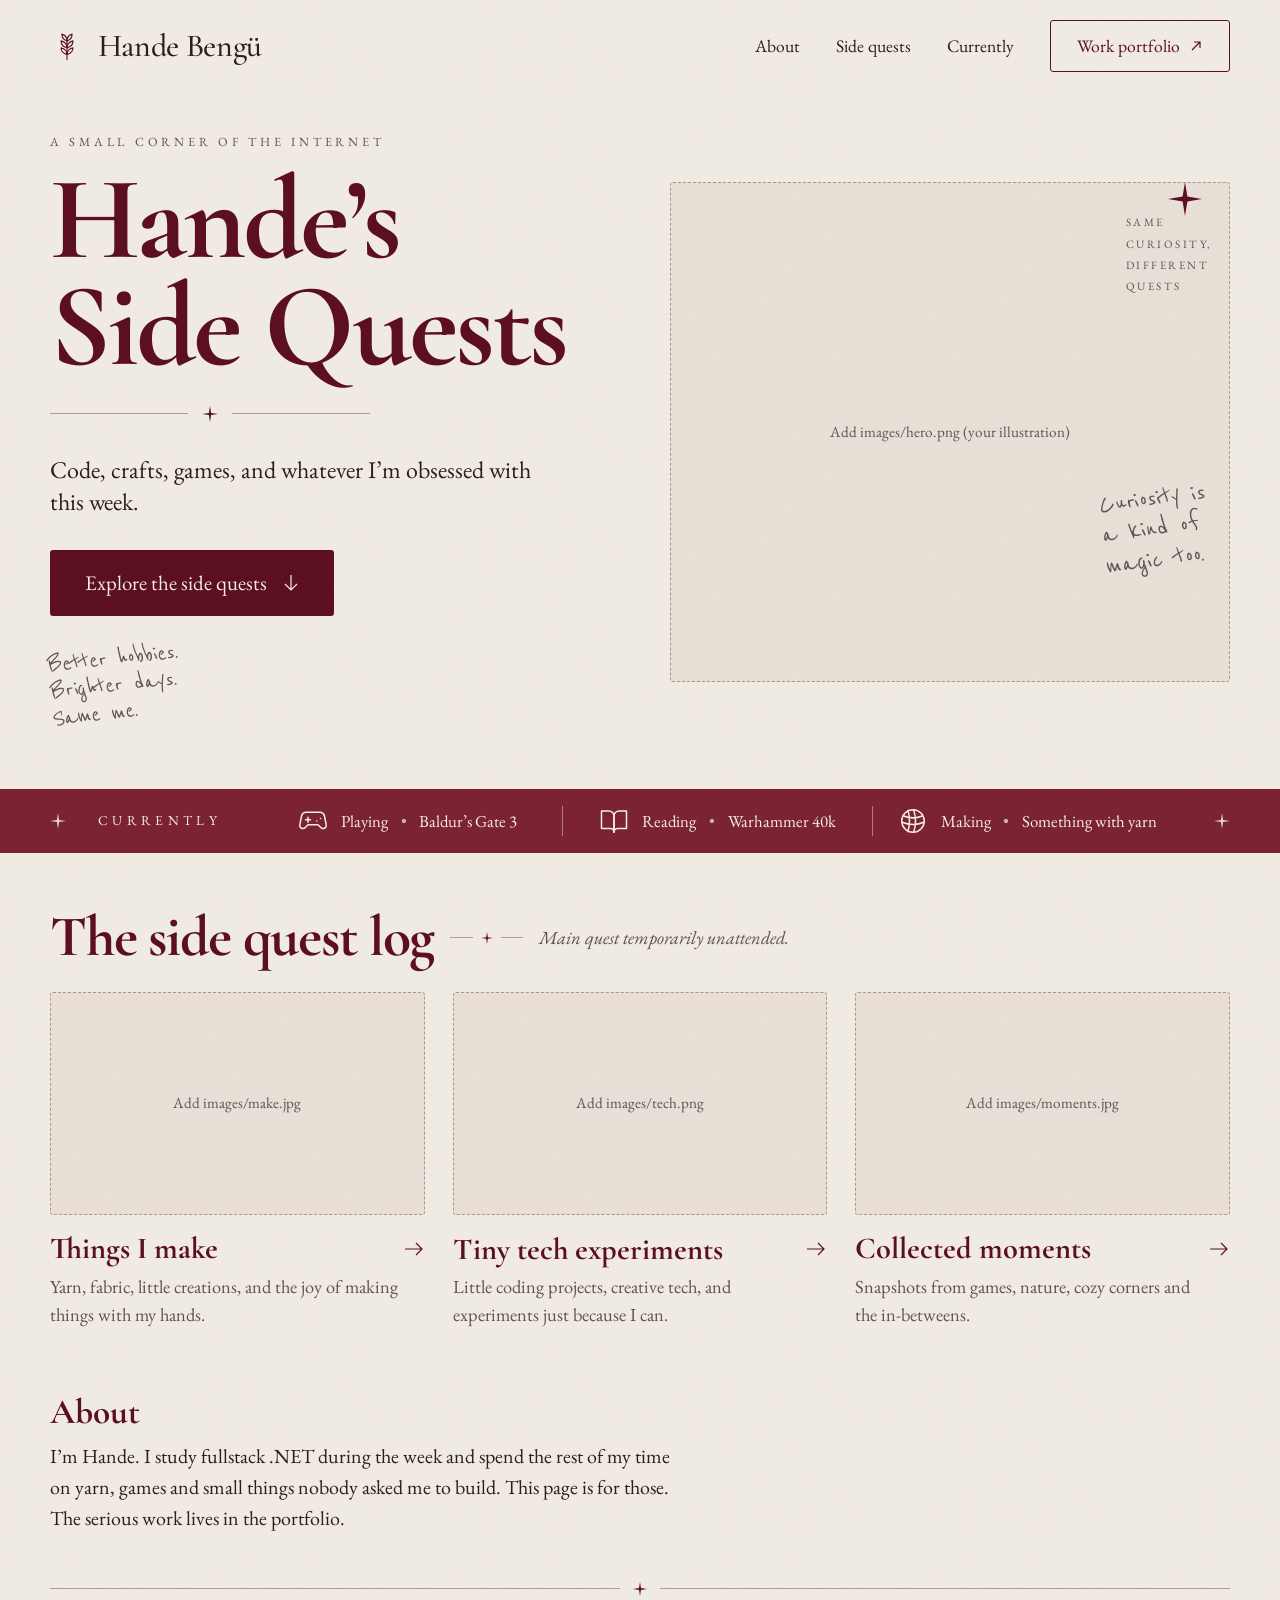
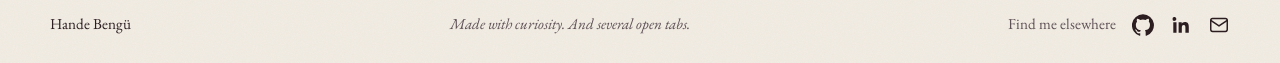
==== index.html @ 4d959499 "First version of side quests" ====
<!DOCTYPE html>
<html lang="en">
<head>
<meta charset="utf-8">
<meta name="viewport" content="width=device-width, initial-scale=1">
<title>Hande's Side Quests</title>
<meta name="description" content="Code, crafts, games, and whatever I'm obsessed with this week.">
<link rel="preconnect" href="https://fonts.googleapis.com">
<link rel="preconnect" href="https://fonts.gstatic.com" crossorigin>
<link href="https://fonts.googleapis.com/css2?family=Cormorant+Garamond:ital,wght@0,500;0,600;0,700;1,500&family=EB+Garamond:ital,wght@0,400;0,500;1,400&family=Reenie+Beanie&display=swap" rel="stylesheet">
<link rel="stylesheet" href="style.css">
</head>
<body>

<div class="wrap">
  <header class="site-header">
    <a class="brand" href="#top" aria-label="Hande Bengü, home">
      <svg viewBox="0 0 40 40" fill="none" stroke="currentColor" stroke-width="1.3" stroke-linecap="round" stroke-linejoin="round" aria-hidden="true"><path d="M20 36V14"/><path d="M20 14c-4-1-6-4-6-8 4 1 6 4 6 8z"/><path d="M20 14c4-1 6-4 6-8-4 1-6 4-6 8z"/><path d="M20 22c-4-1-7-4-7-8 4 1 7 4 7 8z"/><path d="M20 22c4-1 7-4 7-8-4 1-7 4-7 8z"/><path d="M20 30c-4-1-7-4-7-8 4 1 7 4 7 8z"/><path d="M20 30c4-1 7-4 7-8-4 1-7 4-7 8z"/></svg>
      Hande Bengü
    </a>
    <nav class="site-nav" aria-label="Main">
      <a href="#about" class="hide-sm">About</a>
      <a href="#log" class="hide-sm">Side quests</a>
      <a href="#currently" class="hide-sm">Currently</a>
      <a class="btn-outline" href="https://handecodes.github.io/PortfolioPage/">Work portfolio
        <svg width="14" height="14" viewBox="0 0 14 14" fill="none" stroke="currentColor" stroke-width="1.2" aria-hidden="true"><path d="M3 11L11 3M5 3h6v6"/></svg>
      </a>
    </nav>
  </header>
</div>

<main id="top">
  <section class="wrap hero">
    <div>
      <p class="eyebrow">A small corner of the internet</p>
      <h1>Hande’s<br>Side Quests</h1>
      <div class="rule" aria-hidden="true">
        <svg class="star" viewBox="0 0 20 20" fill="currentColor"><path d="M10 0l1.4 8.6L20 10l-8.6 1.4L10 20l-1.4-8.6L0 10l8.6-1.4z"/></svg>
      </div>
      <p class="lede">Code, crafts, games, and whatever I’m obsessed with this week.</p>
      <a class="btn-solid" href="#log">Explore the side quests
        <svg width="16" height="18" viewBox="0 0 16 18" fill="none" stroke="currentColor" stroke-width="1.2" aria-hidden="true"><path d="M8 1v15M2 10l6 6 6-6"/></svg>
      </a>
      <p class="hero-note">Better hobbies. Brighter days. Same me.</p>
    </div>

    <div class="hero-art">
      <span class="art" data-label="Add images/hero.png (your illustration)">
        <img src="images/hero.png" alt="Engraving of stacked books, a ball of red yarn, wildflowers, a crescent moon and a sword" onerror="this.remove()">
      </span>
      <svg class="spark a" viewBox="0 0 20 20" fill="currentColor" aria-hidden="true"><path d="M10 0l1.4 8.6L20 10l-8.6 1.4L10 20l-1.4-8.6L0 10l8.6-1.4z"/></svg>
      <span class="tag tag-top">Same curiosity, different quests</span>
      <span class="scribble">Curiosity is a kind of magic too.</span>
    </div>
  </section>

  <section class="band" id="currently" aria-label="Currently">
    <div class="wrap">
      <svg class="spark band-end" viewBox="0 0 20 20" fill="currentColor" aria-hidden="true"><path d="M10 0l1.4 8.6L20 10l-8.6 1.4L10 20l-1.4-8.6L0 10l8.6-1.4z"/></svg>
      <div class="band-label">Currently</div>
      <ul class="band-items">
        <li>
          <svg viewBox="0 0 24 24" fill="none" stroke="currentColor" stroke-width="1.2" stroke-linecap="round" stroke-linejoin="round" aria-hidden="true"><path d="M6 11h4M8 9v4M15 12h.01M18 10h.01M17.3 5H6.7a4 4 0 0 0-3.9 3.2l-1.3 6.5A2.5 2.5 0 0 0 4 18a2.5 2.5 0 0 0 1.8-.8L8 15h8l2.2 2.2A2.5 2.5 0 0 0 20 18a2.5 2.5 0 0 0 2.5-3.3l-1.3-6.5A4 4 0 0 0 17.3 5z"/></svg>
          <span>Playing</span><span class="dot">•</span><span>Baldur’s Gate 3</span>
        </li>
        <li>
          <svg viewBox="0 0 24 24" fill="none" stroke="currentColor" stroke-width="1.2" stroke-linecap="round" stroke-linejoin="round" aria-hidden="true"><path d="M2 4h6a4 4 0 0 1 4 4v13a3 3 0 0 0-3-3H2z"/><path d="M22 4h-6a4 4 0 0 0-4 4v13a3 3 0 0 1 3-3h7z"/></svg>
          <span>Reading</span><span class="dot">•</span><span>Warhammer 40k</span>
        </li>
        <li>
          <svg viewBox="0 0 24 24" fill="none" stroke="currentColor" stroke-width="1.2" stroke-linecap="round" aria-hidden="true"><circle cx="12" cy="12" r="9"/><path d="M4.5 8c5 2 10 2 15 0M3.2 13c6 2.4 11.600 2.400 17.600 0M8 3.500c1.500 5.500 1.500 11.500 0 17M12.500 3c2 6 2 12 0 18"/></svg>
          <span>Making</span><span class="dot">•</span><span>Something with yarn</span>
        </li>
      </ul>
      <svg class="spark band-end" viewBox="0 0 20 20" fill="currentColor" aria-hidden="true"><path d="M10 0l1.4 8.6L20 10l-8.6 1.4L10 20l-1.4-8.6L0 10l8.6-1.4z"/></svg>
    </div>
  </section>

  <section class="wrap log" id="log">
    <div class="log-head">
      <h2>The side quest log</h2>
      <span class="mini-rule" aria-hidden="true"><svg viewBox="0 0 20 20" fill="currentColor"><path d="M10 0l1.4 8.6L20 10l-8.6 1.4L10 20l-1.4-8.6L0 10l8.6-1.4z"/></svg></span>
      <p>Main quest temporarily unattended.</p>
    </div>

    <ul class="cards">
      <li>
        <a class="card" href="make.html">
          <span class="art" data-label="Add images/make.jpg">
            <img src="images/make.jpg" alt="Red crochet work with a gold leaf charm" onerror="this.remove()">
          </span>
          <span class="card-title">
            <h3>Things I make</h3>
            <svg viewBox="0 0 22 22" fill="none" stroke="currentColor" stroke-width="1.2" aria-hidden="true"><path d="M2 11h17M13 5l6 6-6 6"/></svg>
          </span>
          <p>Yarn, fabric, little creations, and the joy of making things with my hands.</p>
        </a>
      </li>
      <li>
        <a class="card" href="tech.html">
          <span class="art" data-label="Add images/tech.png">
            <img src="images/tech.png" alt="Drawing of a hand holding a small round gadget" onerror="this.remove()">
          </span>
          <span class="card-title">
            <h3>Tiny tech experiments</h3>
            <svg viewBox="0 0 22 22" fill="none" stroke="currentColor" stroke-width="1.2" aria-hidden="true"><path d="M2 11h17M13 5l6 6-6 6"/></svg>
          </span>
          <p>Little coding projects, creative tech, and experiments just because I can.</p>
        </a>
      </li>
      <li>
        <a class="card" href="#">
          <span class="art" data-label="Add images/moments.jpg">
            <img src="images/moments.jpg" alt="Snow on a pine branch" onerror="this.remove()">
          </span>
          <span class="card-title">
            <h3>Collected moments</h3>
            <svg viewBox="0 0 22 22" fill="none" stroke="currentColor" stroke-width="1.2" aria-hidden="true"><path d="M2 11h17M13 5l6 6-6 6"/></svg>
          </span>
          <p>Snapshots from games, nature, cozy corners and the in-betweens.</p>
        </a>
      </li>
    </ul>
  </section>

  <section class="wrap about" id="about">
    <div class="about-inner">
      <h2>About</h2>
      <p>I’m Hande. I study fullstack .NET during the week and spend the rest of my time on yarn, games and small things nobody asked me to build. This page is for those. The serious work lives in the portfolio.</p>
    </div>
  </section>
</main>

<footer class="wrap site-footer">
  <div class="foot-rule" aria-hidden="true">
    <svg viewBox="0 0 20 20" fill="currentColor"><path d="M10 0l1.4 8.6L20 10l-8.6 1.4L10 20l-1.4-8.6L0 10l8.6-1.4z"/></svg>
  </div>
  <div class="foot-row">
    <span>Hande Bengü</span>
    <span class="foot-mid">Made with curiosity. And several open tabs.</span>
    <span class="foot-links">
      <span>Find me elsewhere</span>
      <a href="https://github.com/handecodes" aria-label="GitHub"><svg viewBox="0 0 24 24" fill="currentColor"><path d="M12 .3a12 12 0 0 0-3.8 23.4c.6.1.8-.3.8-.6v-2c-3.3.7-4-1.600-4-1.600-.6-1.400-1.400-1.800-1.400-1.800-1-.7.1-.7.1-.7 1.200 0 1.800 1.200 1.800 1.200 1 1.800 2.800 1.300 3.500 1 0-.8.4-1.300.7-1.600-2.700-.3-5.500-1.300-5.500-6 0-1.200.5-2.300 1.300-3.100-.2-.4-.6-1.600 0-3.200 0 0 1-.3 3.400 1.200a11.500 11.500 0 0 1 6 0c2.300-1.500 3.300-1.200 3.300-1.200.7 1.600.3 2.800.1 3.200.8.8 1.300 1.900 1.300 3.100 0 4.600-2.800 5.700-5.500 6 .4.4.8 1.100.8 2.200v3.300c0 .3.2.7.8.6A12 12 0 0 0 12 .3"/></svg></a>
      <a href="#" aria-label="LinkedIn"><svg viewBox="0 0 24 24" fill="currentColor"><path d="M20.400 20.500h-3.600v-5.600c0-1.300 0-3-1.800-3s-2.100 1.400-2.100 2.900v5.700H9.400V9h3.400v1.600c.5-.9 1.600-1.800 3.400-1.800 3.600 0 4.300 2.400 4.300 5.500v6.200zM5.300 7.400a2.100 2.100 0 1 1 0-4.100 2.100 2.100 0 0 1 0 4.100zM7.100 20.500H3.600V9h3.500v11.500z"/></svg></a>
      <a href="mailto:you@example.com" aria-label="Email"><svg viewBox="0 0 24 24" fill="none" stroke="currentColor" stroke-width="1.6" stroke-linecap="round" stroke-linejoin="round"><rect x="3" y="5" width="18" height="14" rx="2"/><path d="M3 7l9 6 9-6"/></svg></a>
    </span>
  </div>
</footer>

</body>
</html>
---- style.css ----
:root {
  --paper: #f3eee5;
  --ink: #2b1d20;
  --muted: #5f5257;
  --wine: #5c0f21;
  --wine-soft: #7b2233;
  --line: rgba(92, 15, 33, 0.38);
  --display: 'Cormorant Garamond', 'Times New Roman', serif;
  --body: 'EB Garamond', Georgia, serif;
  --script: 'Reenie Beanie', cursive;
  --wrap: 1180px;
}

*, *::before, *::after { box-sizing: border-box; }
html { scroll-behavior: smooth; scroll-padding-top: 5rem; }
@media (prefers-reduced-motion: reduce) { html { scroll-behavior: auto; } * { transition: none !important; } }

body {
  margin: 0;
  background-color: var(--paper);
  background-image: url("data:image/svg+xml;utf8,<svg xmlns='http://www.w3.org/2000/svg' width='240' height='240'><filter id='n'><feTurbulence type='fractalNoise' baseFrequency='0.9' numOctaves='2' stitchTiles='stitch'/><feColorMatrix values='0 0 0 0 0.35  0 0 0 0 0.25  0 0 0 0 0.2  0 0 0 0.07 0'/></filter><rect width='100%' height='100%' filter='url(%23n)'/></svg>");
  color: var(--ink);
  font-family: var(--body);
  font-size: 1.15rem;
  line-height: 1.55;
  -webkit-font-smoothing: antialiased;
}

a { color: inherit; text-decoration: none; }
a:focus-visible, button:focus-visible { outline: 2px solid var(--wine); outline-offset: 4px; border-radius: 2px; }

.wrap { width: min(var(--wrap), 100% - 3rem); margin-inline: auto; }
.star { display: inline-block; color: var(--wine); }

/* header */
.site-header { display: flex; align-items: center; justify-content: space-between; gap: 1.5rem; padding-block: 1.25rem; }
.brand { display: flex; align-items: center; gap: 0.85rem; font-family: var(--display); font-size: 2rem; font-weight: 500; letter-spacing: -0.01em; line-height: 1; }
.brand svg { width: 34px; height: 34px; color: var(--wine); flex: none; }
.site-nav { display: flex; align-items: center; gap: 2.25rem; font-size: 1.1rem; }
.site-nav a:not(.btn-outline):hover { color: var(--wine); text-decoration: underline; text-underline-offset: 6px; text-decoration-thickness: 1px; }
.btn-outline { display: inline-flex; align-items: center; gap: 0.6rem; padding: 0.7rem 1.6rem; border: 1px solid var(--wine); border-radius: 3px; color: var(--wine); transition: background 0.2s, color 0.2s; }
.btn-outline:hover { background: var(--wine); color: var(--paper); }

/* hero */
.hero { display: grid; grid-template-columns: minmax(0, 1.05fr) minmax(0, 1fr); gap: 2rem; align-items: center; padding-block: 2.5rem 3.5rem; }
.eyebrow { margin: 0 0 1rem; font-size: 0.78rem; letter-spacing: 0.3em; text-transform: uppercase; color: var(--muted); }
h1 { margin: 0; font-family: var(--display); font-weight: 700; font-size: clamp(3.8rem, 9.4vw, 7.4rem); line-height: 0.9; letter-spacing: -0.025em; color: var(--wine); }
.rule { display: flex; align-items: center; gap: 0.9rem; margin: 1.6rem 0 2rem; max-width: 20rem; color: var(--wine); }
.rule::before, .rule::after { content: ""; flex: 1; height: 1px; background: var(--line); }
.rule svg { width: 16px; height: 16px; }
.lede { margin: 0 0 2rem; font-size: 1.5rem; line-height: 1.35; max-width: 32rem; }
.btn-solid { display: inline-flex; align-items: center; gap: 1rem; padding: 1.05rem 2.2rem; background: var(--wine); color: var(--paper); border-radius: 3px; font-size: 1.3rem; transition: background 0.2s; }
.btn-solid:hover { background: var(--wine-soft); }
.hero-note { margin: 2.2rem 0 0; font-family: var(--script); font-size: 1.7rem; line-height: 1; color: var(--muted); transform: rotate(-6deg); transform-origin: left; max-width: 9rem; }

.hero-art { position: relative; }
.art { position: relative; display: block; overflow: hidden; background: rgba(92, 15, 33, 0.05); border: 1px dashed var(--line); }
.art::before { content: attr(data-label); position: absolute; inset: 0; display: grid; place-items: center; padding: 1rem; text-align: center; font-size: 0.95rem; color: var(--muted); }
.art img { position: absolute; inset: 0; width: 100%; height: 100%; object-fit: cover; background: var(--paper); }
.hero-art .art { aspect-ratio: 1.12; border-radius: 3px; }
.hero-art .art:has(img) { border: 0; background: none; }
.hero-art .art img { object-fit: contain; background: none; }
.tag { position: absolute; font-size: 0.7rem; letter-spacing: 0.22em; text-transform: uppercase; color: var(--muted); line-height: 1.9; }
.tag-top { top: 6%; right: 0; width: 6.5rem; }
.scribble { position: absolute; right: 0; top: 60%; width: 8rem; font-family: var(--script); font-size: 1.9rem; line-height: 1; color: var(--muted); transform: rotate(-7deg); }
.spark { position: absolute; width: 22px; height: 22px; color: var(--wine); }
.spark.a { top: 0; right: 5%; width: 34px; height: 34px; }

/* currently band */
.band { background: var(--wine-soft); color: var(--paper); }
.band .wrap { display: flex; align-items: center; gap: 2rem; padding-block: 1.05rem; }
.band-label { display: flex; align-items: center; gap: 1rem; font-size: 0.85rem; letter-spacing: 0.32em; text-transform: uppercase; white-space: nowrap; }
.band-items { display: flex; align-items: center; flex: 1; margin: 0; padding: 0; list-style: none; }
.band-items li { display: flex; align-items: center; gap: 0.8rem; flex: 1; justify-content: center; padding-inline: 1.5rem; font-size: 1.05rem; }
.band-items li + li { border-left: 1px solid rgba(243, 238, 229, 0.45); }
.band-items svg { width: 30px; height: 30px; flex: none; }
.band-items .dot { opacity: 0.7; }
.band .spark { position: static; color: var(--paper); width: 16px; height: 16px; opacity: 0.85; }

/* side quest log */
.log { padding-block: 3.5rem 2.5rem; }
.log-head { display: flex; align-items: center; gap: 1rem; flex-wrap: wrap; margin-bottom: 1.6rem; }
.log-head h2 { margin: 0; font-family: var(--display); font-weight: 700; font-size: clamp(2.4rem, 5vw, 3.6rem); line-height: 1; letter-spacing: -0.02em; color: var(--wine); }
.log-head .mini-rule { display: flex; align-items: center; gap: 0.5rem; color: var(--wine); }
.log-head .mini-rule::before, .log-head .mini-rule::after { content: ""; width: 1.4rem; height: 1px; background: var(--line); }
.log-head .mini-rule svg { width: 12px; height: 12px; }
.log-head p { margin: 0; font-style: italic; color: var(--muted); }

.cards { display: grid; grid-template-columns: repeat(3, 1fr); gap: 1.75rem; margin: 0; padding: 0; list-style: none; }
.card { display: block; }
.card .art { aspect-ratio: 1.68; border-radius: 3px; }
.card .art:has(img) { border: 0; }
.card-title { display: flex; align-items: center; justify-content: space-between; margin: 1.1rem 0 0.35rem; }
.card-title h3 { margin: 0; font-family: var(--display); font-weight: 700; font-size: 1.9rem; line-height: 1.1; color: var(--wine); }
.card-title svg { width: 22px; height: 22px; color: var(--wine); transition: transform 0.2s; }
.card:hover .card-title svg { transform: translateX(5px); }
.card p { margin: 0; color: var(--muted); max-width: 22rem; }

/* about */
.about { padding-block: 1.5rem 3rem; }
.about-inner { max-width: 40rem; }
.about h2 { margin: 0 0 0.6rem; font-family: var(--display); font-weight: 700; font-size: 2.2rem; line-height: 1.1; color: var(--wine); }
.about p { margin: 0; font-size: 1.25rem; }

/* footer */
.site-footer { padding-block: 0 1.6rem; }
.foot-rule { display: flex; align-items: center; gap: 0.8rem; color: var(--wine); margin-bottom: 1.1rem; }
.foot-rule::before, .foot-rule::after { content: ""; flex: 1; height: 1px; background: var(--line); }
.foot-rule svg { width: 14px; height: 14px; }
.foot-row { display: flex; align-items: center; justify-content: space-between; gap: 1rem; flex-wrap: wrap; font-size: 0.95rem; }
.foot-mid { color: var(--muted); font-style: italic; }
.foot-links { display: flex; align-items: center; gap: 1rem; color: var(--muted); }
.foot-links a { display: grid; place-items: center; color: var(--ink); }
.foot-links a:hover { color: var(--wine); }
.foot-links svg { width: 22px; height: 22px; }

/* responsive */
@media (max-width: 980px) {
  .hero { grid-template-columns: 1fr; }
  .hero-art { max-width: 640px; }
  .tag-top, .scribble { display: none; }
  .band .wrap { flex-direction: column; align-items: stretch; gap: 0.9rem; }
  .band-label { justify-content: center; }
  .band .band-end { display: none; }
  .band-items { flex-direction: column; align-items: stretch; gap: 0.6rem; }
  .band-items li { justify-content: flex-start; padding-inline: 0; }
  .band-items li + li { border-left: 0; border-top: 1px solid rgba(243, 238, 229, 0.3); padding-top: 0.6rem; }
  .cards { grid-template-columns: 1fr; max-width: 560px; }
}
@media (max-width: 640px) {
  .site-nav { gap: 1.1rem; font-size: 1rem; }
  .site-nav a.hide-sm { display: none; }
  .brand { font-size: 1.6rem; }
  .foot-row { flex-direction: column; align-items: flex-start; }
}

/* sub pages */
.page-head { padding-block: 1.5rem 0.5rem; }
.crumb { display: inline-flex; align-items: center; gap: 0.5rem; margin-bottom: 1.5rem; font-size: 1rem; color: var(--muted); }
.crumb:hover { color: var(--wine); }
h1.sub { font-size: clamp(3rem, 7.5vw, 5.6rem); line-height: 0.95; }
.sub-lede { margin: 0; font-size: 1.4rem; line-height: 1.4; max-width: 38rem; }
.banner { margin-top: 2rem; }
.banner .art { aspect-ratio: 3.2; border-radius: 3px; }
.banner .art:has(img) { border: 0; }
.section { padding-block: 2.5rem 1rem; }
.section-title { margin: 0 0 1.4rem; font-family: var(--display); font-weight: 700; font-size: clamp(2rem, 4vw, 2.8rem); line-height: 1.05; color: var(--wine); }

.gallery { display: grid; grid-template-columns: repeat(3, 1fr); gap: 1.75rem; margin: 0; padding: 0; list-style: none; }
.gallery figure { margin: 0; }
.gallery .art { aspect-ratio: 1; border-radius: 3px; }
.gallery .art:has(img) { border: 0; }
.gallery figcaption { margin-top: 0.8rem; }
.gallery figcaption strong { display: block; font-family: var(--display); font-weight: 700; font-size: 1.45rem; line-height: 1.15; color: var(--wine); }
.gallery figcaption span { color: var(--muted); font-size: 1.05rem; }

.projects { margin: 0; padding: 0; list-style: none; }
.project { display: grid; grid-template-columns: minmax(0, 0.8fr) minmax(0, 1.4fr); gap: 2rem; padding-block: 2rem; border-top: 1px solid var(--line); }
.project:last-child { border-bottom: 1px solid var(--line); }
.project h3 { margin: 0 0 0.35rem; font-family: var(--display); font-weight: 700; font-size: 2.1rem; line-height: 1.05; color: var(--wine); }
.status { margin: 0; font-style: italic; color: var(--muted); }
.project p { margin: 0 0 0.9rem; max-width: 36rem; }
.stack { margin: 0 0 0.9rem; font-size: 0.95rem; color: var(--muted); }
.project .link { display: inline-flex; align-items: center; gap: 0.5rem; color: var(--wine); border-bottom: 1px solid var(--line); padding-bottom: 2px; }
.project .link:hover { border-bottom-color: var(--wine); }

.more { padding-block: 2rem 3rem; }
.more a { display: inline-flex; align-items: center; gap: 0.7rem; color: var(--wine); font-size: 1.25rem; border-bottom: 1px solid var(--line); padding-bottom: 3px; }
.more a:hover { border-bottom-color: var(--wine); }

@media (max-width: 980px) {
  .gallery { grid-template-columns: repeat(2, 1fr); }
  .project { grid-template-columns: 1fr; gap: 0.8rem; }
  .banner .art { aspect-ratio: 2; }
}
@media (max-width: 560px) {
  .gallery { grid-template-columns: 1fr; }
}
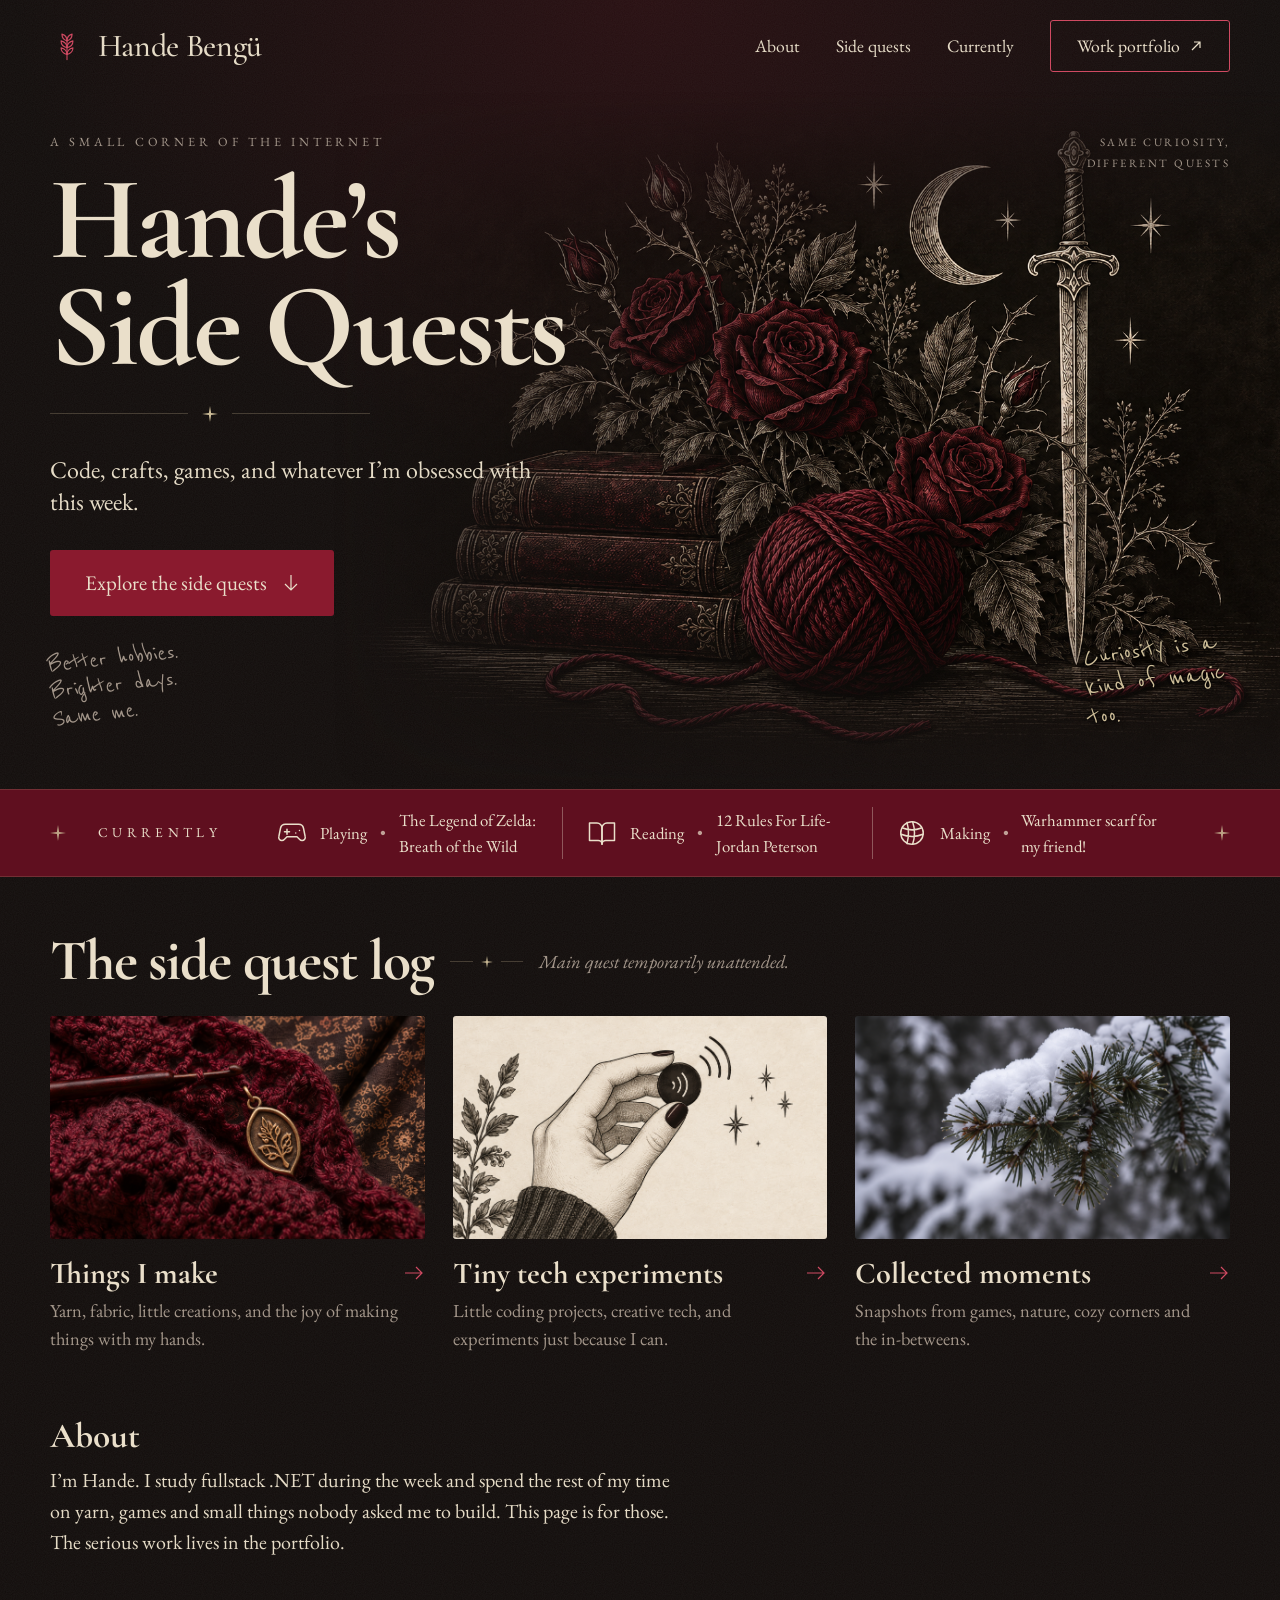
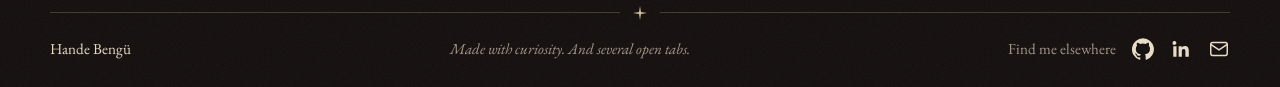
==== commit f77538b6: "redesign" ====
--- a/index.html
+++ b/index.html
@@ -30,27 +30,27 @@
 </div>
 
 <main id="top">
-  <section class="wrap hero">
-    <div>
-      <p class="eyebrow">A small corner of the internet</p>
-      <h1>Hande’s<br>Side Quests</h1>
-      <div class="rule" aria-hidden="true">
-        <svg class="star" viewBox="0 0 20 20" fill="currentColor"><path d="M10 0l1.4 8.6L20 10l-8.6 1.4L10 20l-1.4-8.6L0 10l8.6-1.4z"/></svg>
+  <section class="hero-bleed">
+    <span class="hero-bg" data-label="Hero image missing: add images/hero.png">
+      <img src="images/hero.png" alt="Engraving of stacked books, a ball of red yarn, roses, a crescent moon and a sword" onerror="this.remove()">
+    </span>
+    <div class="wrap hero">
+      <div class="hero-text">
+        <p class="eyebrow">A small corner of the internet</p>
+        <h1>Hande’s<br>Side Quests</h1>
+        <div class="rule" aria-hidden="true">
+          <svg class="star" viewBox="0 0 20 20" fill="currentColor"><path d="M10 0l1.4 8.6L20 10l-8.6 1.4L10 20l-1.4-8.6L0 10l8.6-1.4z"/></svg>
+        </div>
+        <p class="lede">Code, crafts, games, and whatever I’m obsessed with this week.</p>
+        <a class="btn-solid" href="#log">Explore the side quests
+          <svg width="16" height="18" viewBox="0 0 16 18" fill="none" stroke="currentColor" stroke-width="1.2" aria-hidden="true"><path d="M8 1v15M2 10l6 6 6-6"/></svg>
+        </a>
+        <p class="hero-note">Better hobbies. Brighter days. Same me.</p>
       </div>
-      <p class="lede">Code, crafts, games, and whatever I’m obsessed with this week.</p>
-      <a class="btn-solid" href="#log">Explore the side quests
-        <svg width="16" height="18" viewBox="0 0 16 18" fill="none" stroke="currentColor" stroke-width="1.2" aria-hidden="true"><path d="M8 1v15M2 10l6 6 6-6"/></svg>
-      </a>
-      <p class="hero-note">Better hobbies. Brighter days. Same me.</p>
-    </div>
-
-    <div class="hero-art">
-      <span class="art" data-label="Add images/hero.png (your illustration)">
-        <img src="images/hero.png" alt="Engraving of stacked books, a ball of red yarn, wildflowers, a crescent moon and a sword" onerror="this.remove()">
-      </span>
-      <svg class="spark a" viewBox="0 0 20 20" fill="currentColor" aria-hidden="true"><path d="M10 0l1.4 8.6L20 10l-8.6 1.4L10 20l-1.4-8.6L0 10l8.6-1.4z"/></svg>
-      <span class="tag tag-top">Same curiosity, different quests</span>
-      <span class="scribble">Curiosity is a kind of magic too.</span>
+      <div class="hero-art">
+        <span class="tag tag-top">Same curiosity, different quests</span>
+        <span class="scribble">Curiosity is a kind of magic too.</span>
+      </div>
     </div>
   </section>
 
@@ -61,15 +61,15 @@
       <ul class="band-items">
         <li>
           <svg viewBox="0 0 24 24" fill="none" stroke="currentColor" stroke-width="1.2" stroke-linecap="round" stroke-linejoin="round" aria-hidden="true"><path d="M6 11h4M8 9v4M15 12h.01M18 10h.01M17.3 5H6.7a4 4 0 0 0-3.9 3.2l-1.3 6.5A2.5 2.5 0 0 0 4 18a2.5 2.5 0 0 0 1.8-.8L8 15h8l2.2 2.2A2.5 2.5 0 0 0 20 18a2.5 2.5 0 0 0 2.5-3.3l-1.3-6.5A4 4 0 0 0 17.3 5z"/></svg>
-          <span>Playing</span><span class="dot">•</span><span>Baldur’s Gate 3</span>
+          <span>Playing</span><span class="dot">•</span><span>The Legend of Zelda: Breath of the Wild</span>
         </li>
         <li>
           <svg viewBox="0 0 24 24" fill="none" stroke="currentColor" stroke-width="1.2" stroke-linecap="round" stroke-linejoin="round" aria-hidden="true"><path d="M2 4h6a4 4 0 0 1 4 4v13a3 3 0 0 0-3-3H2z"/><path d="M22 4h-6a4 4 0 0 0-4 4v13a3 3 0 0 1 3-3h7z"/></svg>
-          <span>Reading</span><span class="dot">•</span><span>Warhammer 40k</span>
+          <span>Reading</span><span class="dot">•</span><span> 12 Rules For Life- Jordan Peterson</span>
         </li>
         <li>
           <svg viewBox="0 0 24 24" fill="none" stroke="currentColor" stroke-width="1.2" stroke-linecap="round" aria-hidden="true"><circle cx="12" cy="12" r="9"/><path d="M4.5 8c5 2 10 2 15 0M3.2 13c6 2.4 11.600 2.400 17.600 0M8 3.500c1.500 5.500 1.500 11.500 0 17M12.500 3c2 6 2 12 0 18"/></svg>
-          <span>Making</span><span class="dot">•</span><span>Something with yarn</span>
+          <span>Making</span><span class="dot">•</span><span>Warhammer scarf for my friend!</span>
         </li>
       </ul>
       <svg class="spark band-end" viewBox="0 0 20 20" fill="currentColor" aria-hidden="true"><path d="M10 0l1.4 8.6L20 10l-8.6 1.4L10 20l-1.4-8.6L0 10l8.6-1.4z"/></svg>
@@ -86,8 +86,8 @@
     <ul class="cards">
       <li>
         <a class="card" href="make.html">
-          <span class="art" data-label="Add images/make.jpg">
-            <img src="images/make.jpg" alt="Red crochet work with a gold leaf charm" onerror="this.remove()">
+          <span class="art" data-label="Add images/thingsido.png">
+            <img src="images/thingsido.png" alt="Red crochet work with a gold leaf charm" onerror="this.remove()">
           </span>
           <span class="card-title">
             <h3>Things I make</h3>
@@ -98,8 +98,8 @@
       </li>
       <li>
         <a class="card" href="tech.html">
-          <span class="art" data-label="Add images/tech.png">
-            <img src="images/tech.png" alt="Drawing of a hand holding a small round gadget" onerror="this.remove()">
+          <span class="art" data-label="Add images/tinytech.png">
+            <img src="images/tinytech.png" alt="Drawing of a hand holding a small round gadget" onerror="this.remove()">
           </span>
           <span class="card-title">
             <h3>Tiny tech experiments</h3>
@@ -110,8 +110,8 @@
       </li>
       <li>
         <a class="card" href="#">
-          <span class="art" data-label="Add images/moments.jpg">
-            <img src="images/moments.jpg" alt="Snow on a pine branch" onerror="this.remove()">
+          <span class="art" data-label="Add images/collectedmoments.png">
+            <img src="images/collectedmoments.png" alt="Snow on a pine branch" onerror="this.remove()">
           </span>
           <span class="card-title">
             <h3>Collected moments</h3>
@@ -148,4 +148,4 @@
 </footer>
 
 </body>
-</html>
+</html>
--- a/style.css
+++ b/style.css
@@ -1,10 +1,14 @@
 :root {
-  --paper: #f3eee5;
-  --ink: #2b1d20;
-  --muted: #5f5257;
-  --wine: #5c0f21;
-  --wine-soft: #7b2233;
-  --line: rgba(92, 15, 33, 0.38);
+  --paper: #110c0b;
+  --ink: #e6dcc7;
+  --muted: #a3968a;
+  --head: #eadfca;
+  --accent: #d04a62;
+  --fill: #8a1a2e;
+  --fill-soft: #a3213a;
+  --band: #5f0f1f;
+  --gold: #cdbd98;
+  --line: rgba(205, 189, 152, 0.25);
   --display: 'Cormorant Garamond', 'Times New Roman', serif;
   --body: 'EB Garamond', Georgia, serif;
   --script: 'Reenie Beanie', cursive;
@@ -18,7 +22,7 @@
 body {
   margin: 0;
   background-color: var(--paper);
-  background-image: url("data:image/svg+xml;utf8,<svg xmlns='http://www.w3.org/2000/svg' width='240' height='240'><filter id='n'><feTurbulence type='fractalNoise' baseFrequency='0.9' numOctaves='2' stitchTiles='stitch'/><feColorMatrix values='0 0 0 0 0.35  0 0 0 0 0.25  0 0 0 0 0.2  0 0 0 0.07 0'/></filter><rect width='100%' height='100%' filter='url(%23n)'/></svg>");
+  background-image: radial-gradient(ellipse 70% 40% at 50% 0%, rgba(140, 26, 46, 0.18), transparent 70%), url("data:image/svg+xml;utf8,<svg xmlns='http://www.w3.org/2000/svg' width='240' height='240'><filter id='n'><feTurbulence type='fractalNoise' baseFrequency='0.9' numOctaves='2' stitchTiles='stitch'/><feColorMatrix values='0 0 0 0 0.85  0 0 0 0 0.78  0 0 0 0 0.65  0 0 0 0.06 0'/></filter><rect width='100%' height='100%' filter='url(%23n)'/></svg>");
   color: var(--ink);
   font-family: var(--body);
   font-size: 1.15rem;
@@ -27,61 +31,61 @@
 }
 
 a { color: inherit; text-decoration: none; }
-a:focus-visible, button:focus-visible { outline: 2px solid var(--wine); outline-offset: 4px; border-radius: 2px; }
+a:focus-visible, button:focus-visible { outline: 2px solid var(--accent); outline-offset: 4px; border-radius: 2px; }
 
 .wrap { width: min(var(--wrap), 100% - 3rem); margin-inline: auto; }
-.star { display: inline-block; color: var(--wine); }
+.star { display: inline-block; color: var(--gold); }
 
 /* header */
 .site-header { display: flex; align-items: center; justify-content: space-between; gap: 1.5rem; padding-block: 1.25rem; }
 .brand { display: flex; align-items: center; gap: 0.85rem; font-family: var(--display); font-size: 2rem; font-weight: 500; letter-spacing: -0.01em; line-height: 1; }
-.brand svg { width: 34px; height: 34px; color: var(--wine); flex: none; }
+.brand svg { width: 34px; height: 34px; color: var(--accent); flex: none; }
 .site-nav { display: flex; align-items: center; gap: 2.25rem; font-size: 1.1rem; }
-.site-nav a:not(.btn-outline):hover { color: var(--wine); text-decoration: underline; text-underline-offset: 6px; text-decoration-thickness: 1px; }
-.btn-outline { display: inline-flex; align-items: center; gap: 0.6rem; padding: 0.7rem 1.6rem; border: 1px solid var(--wine); border-radius: 3px; color: var(--wine); transition: background 0.2s, color 0.2s; }
-.btn-outline:hover { background: var(--wine); color: var(--paper); }
+.site-nav a:not(.btn-outline):hover { color: var(--accent); text-decoration: underline; text-underline-offset: 6px; text-decoration-thickness: 1px; }
+.btn-outline { display: inline-flex; align-items: center; gap: 0.6rem; padding: 0.7rem 1.6rem; border: 1px solid var(--accent); border-radius: 3px; color: var(--head); transition: background 0.2s, color 0.2s, border-color 0.2s; }
+.btn-outline:hover { background: var(--fill); border-color: var(--fill); color: var(--head); }
 
 /* hero */
-.hero { display: grid; grid-template-columns: minmax(0, 1.05fr) minmax(0, 1fr); gap: 2rem; align-items: center; padding-block: 2.5rem 3.5rem; }
+.hero-bleed { position: relative; overflow: hidden; }
+.hero-bg { position: absolute; top: 0; right: 0; bottom: 0; width: min(74%, 1100px); -webkit-mask-image: linear-gradient(to right, transparent 0%, rgba(0,0,0,0.55) 24%, #000 58%), linear-gradient(to bottom, transparent 0%, #000 24%, #000 76%, transparent 100%); -webkit-mask-composite: source-in; mask-image: linear-gradient(to right, transparent 0%, rgba(0,0,0,0.55) 24%, #000 58%), linear-gradient(to bottom, transparent 0%, #000 24%, #000 76%, transparent 100%); mask-composite: intersect; }
+.hero-bg img { display: block; width: 100%; height: 100%; object-fit: cover; object-position: 50% 30%; }
+.hero { position: relative; display: grid; grid-template-columns: minmax(0, 1fr) minmax(0, 0.8fr); gap: 2rem; align-items: center; min-height: 37rem; padding-block: 2.5rem 3.5rem; }
 .eyebrow { margin: 0 0 1rem; font-size: 0.78rem; letter-spacing: 0.3em; text-transform: uppercase; color: var(--muted); }
-h1 { margin: 0; font-family: var(--display); font-weight: 700; font-size: clamp(3.8rem, 9.4vw, 7.4rem); line-height: 0.9; letter-spacing: -0.025em; color: var(--wine); }
-.rule { display: flex; align-items: center; gap: 0.9rem; margin: 1.6rem 0 2rem; max-width: 20rem; color: var(--wine); }
+h1 { margin: 0; font-family: var(--display); font-weight: 700; font-size: clamp(3.8rem, 9.4vw, 7.4rem); line-height: 0.9; letter-spacing: -0.025em; color: var(--head); }
+.rule { display: flex; align-items: center; gap: 0.9rem; margin: 1.6rem 0 2rem; max-width: 20rem; color: var(--gold); }
 .rule::before, .rule::after { content: ""; flex: 1; height: 1px; background: var(--line); }
 .rule svg { width: 16px; height: 16px; }
 .lede { margin: 0 0 2rem; font-size: 1.5rem; line-height: 1.35; max-width: 32rem; }
-.btn-solid { display: inline-flex; align-items: center; gap: 1rem; padding: 1.05rem 2.2rem; background: var(--wine); color: var(--paper); border-radius: 3px; font-size: 1.3rem; transition: background 0.2s; }
-.btn-solid:hover { background: var(--wine-soft); }
+.btn-solid { display: inline-flex; align-items: center; gap: 1rem; padding: 1.05rem 2.2rem; background: var(--fill); color: var(--head); border-radius: 3px; font-size: 1.3rem; transition: background 0.2s; }
+.btn-solid:hover { background: var(--fill-soft); }
 .hero-note { margin: 2.2rem 0 0; font-family: var(--script); font-size: 1.7rem; line-height: 1; color: var(--muted); transform: rotate(-6deg); transform-origin: left; max-width: 9rem; }
 
-.hero-art { position: relative; }
-.art { position: relative; display: block; overflow: hidden; background: rgba(92, 15, 33, 0.05); border: 1px dashed var(--line); }
+.art { position: relative; display: block; overflow: hidden; background: rgba(205, 189, 152, 0.04); border: 1px dashed var(--line); }
 .art::before { content: attr(data-label); position: absolute; inset: 0; display: grid; place-items: center; padding: 1rem; text-align: center; font-size: 0.95rem; color: var(--muted); }
 .art img { position: absolute; inset: 0; width: 100%; height: 100%; object-fit: cover; background: var(--paper); }
-.hero-art .art { aspect-ratio: 1.12; border-radius: 3px; }
-.hero-art .art:has(img) { border: 0; background: none; }
-.hero-art .art img { object-fit: contain; background: none; }
 .tag { position: absolute; font-size: 0.7rem; letter-spacing: 0.22em; text-transform: uppercase; color: var(--muted); line-height: 1.9; }
-.tag-top { top: 6%; right: 0; width: 6.5rem; }
-.scribble { position: absolute; right: 0; top: 60%; width: 8rem; font-family: var(--script); font-size: 1.9rem; line-height: 1; color: var(--muted); transform: rotate(-7deg); }
-.spark { position: absolute; width: 22px; height: 22px; color: var(--wine); }
-.spark.a { top: 0; right: 5%; width: 34px; height: 34px; }
+.hero-art { position: relative; align-self: stretch; }
+.tag-top { top: 0; right: 0; width: 12rem; text-align: right; }
+.scribble { position: absolute; right: 0; bottom: 0.5rem; width: 9rem; font-family: var(--script); font-size: 1.9rem; line-height: 1; color: var(--gold); text-shadow: 0 0 8px #000, 0 0 3px #000; transform: rotate(-7deg); }
+.spark { position: absolute; width: 22px; height: 22px; color: var(--gold); }
+.spark.a { top: 0; left: 4%; width: 34px; height: 34px; }
 
 /* currently band */
-.band { background: var(--wine-soft); color: var(--paper); }
+.band { background: var(--band); color: var(--head); border-block: 1px solid rgba(205, 189, 152, 0.18); }
 .band .wrap { display: flex; align-items: center; gap: 2rem; padding-block: 1.05rem; }
 .band-label { display: flex; align-items: center; gap: 1rem; font-size: 0.85rem; letter-spacing: 0.32em; text-transform: uppercase; white-space: nowrap; }
 .band-items { display: flex; align-items: center; flex: 1; margin: 0; padding: 0; list-style: none; }
 .band-items li { display: flex; align-items: center; gap: 0.8rem; flex: 1; justify-content: center; padding-inline: 1.5rem; font-size: 1.05rem; }
-.band-items li + li { border-left: 1px solid rgba(243, 238, 229, 0.45); }
+.band-items li + li { border-left: 1px solid rgba(234, 223, 202, 0.35); }
 .band-items svg { width: 30px; height: 30px; flex: none; }
 .band-items .dot { opacity: 0.7; }
-.band .spark { position: static; color: var(--paper); width: 16px; height: 16px; opacity: 0.85; }
+.band .spark { position: static; color: var(--gold); width: 16px; height: 16px; opacity: 0.85; }
 
 /* side quest log */
 .log { padding-block: 3.5rem 2.5rem; }
 .log-head { display: flex; align-items: center; gap: 1rem; flex-wrap: wrap; margin-bottom: 1.6rem; }
-.log-head h2 { margin: 0; font-family: var(--display); font-weight: 700; font-size: clamp(2.4rem, 5vw, 3.6rem); line-height: 1; letter-spacing: -0.02em; color: var(--wine); }
-.log-head .mini-rule { display: flex; align-items: center; gap: 0.5rem; color: var(--wine); }
+.log-head h2 { margin: 0; font-family: var(--display); font-weight: 700; font-size: clamp(2.4rem, 5vw, 3.6rem); line-height: 1; letter-spacing: -0.02em; color: var(--head); }
+.log-head .mini-rule { display: flex; align-items: center; gap: 0.5rem; color: var(--gold); }
 .log-head .mini-rule::before, .log-head .mini-rule::after { content: ""; width: 1.4rem; height: 1px; background: var(--line); }
 .log-head .mini-rule svg { width: 12px; height: 12px; }
 .log-head p { margin: 0; font-style: italic; color: var(--muted); }
@@ -91,40 +95,43 @@
 .card .art { aspect-ratio: 1.68; border-radius: 3px; }
 .card .art:has(img) { border: 0; }
 .card-title { display: flex; align-items: center; justify-content: space-between; margin: 1.1rem 0 0.35rem; }
-.card-title h3 { margin: 0; font-family: var(--display); font-weight: 700; font-size: 1.9rem; line-height: 1.1; color: var(--wine); }
-.card-title svg { width: 22px; height: 22px; color: var(--wine); transition: transform 0.2s; }
+.card-title h3 { margin: 0; font-family: var(--display); font-weight: 700; font-size: 1.9rem; line-height: 1.1; color: var(--head); }
+.card-title svg { width: 22px; height: 22px; color: var(--accent); transition: transform 0.2s; }
 .card:hover .card-title svg { transform: translateX(5px); }
 .card p { margin: 0; color: var(--muted); max-width: 22rem; }
 
 /* about */
 .about { padding-block: 1.5rem 3rem; }
 .about-inner { max-width: 40rem; }
-.about h2 { margin: 0 0 0.6rem; font-family: var(--display); font-weight: 700; font-size: 2.2rem; line-height: 1.1; color: var(--wine); }
+.about h2 { margin: 0 0 0.6rem; font-family: var(--display); font-weight: 700; font-size: 2.2rem; line-height: 1.1; color: var(--head); }
 .about p { margin: 0; font-size: 1.25rem; }
 
 /* footer */
 .site-footer { padding-block: 0 1.6rem; }
-.foot-rule { display: flex; align-items: center; gap: 0.8rem; color: var(--wine); margin-bottom: 1.1rem; }
+.foot-rule { display: flex; align-items: center; gap: 0.8rem; color: var(--gold); margin-bottom: 1.1rem; }
 .foot-rule::before, .foot-rule::after { content: ""; flex: 1; height: 1px; background: var(--line); }
 .foot-rule svg { width: 14px; height: 14px; }
 .foot-row { display: flex; align-items: center; justify-content: space-between; gap: 1rem; flex-wrap: wrap; font-size: 0.95rem; }
 .foot-mid { color: var(--muted); font-style: italic; }
 .foot-links { display: flex; align-items: center; gap: 1rem; color: var(--muted); }
 .foot-links a { display: grid; place-items: center; color: var(--ink); }
-.foot-links a:hover { color: var(--wine); }
+.foot-links a:hover { color: var(--accent); }
 .foot-links svg { width: 22px; height: 22px; }
 
 /* responsive */
 @media (max-width: 980px) {
-  .hero { grid-template-columns: 1fr; }
-  .hero-art { max-width: 640px; }
+  .hero { grid-template-columns: 1fr; min-height: 0; padding-top: 0; }
+  .hero-bg { position: relative; width: 100%; height: auto; aspect-ratio: 1.5; }
+  .hero-bg { -webkit-mask-image: linear-gradient(to bottom, #000 55%, transparent 100%); mask-image: linear-gradient(to bottom, #000 55%, transparent 100%); }
+  .hero-art { display: none; }
+  .hero-text { margin-top: -2.5rem; position: relative; }
   .tag-top, .scribble { display: none; }
   .band .wrap { flex-direction: column; align-items: stretch; gap: 0.9rem; }
   .band-label { justify-content: center; }
   .band .band-end { display: none; }
   .band-items { flex-direction: column; align-items: stretch; gap: 0.6rem; }
   .band-items li { justify-content: flex-start; padding-inline: 0; }
-  .band-items li + li { border-left: 0; border-top: 1px solid rgba(243, 238, 229, 0.3); padding-top: 0.6rem; }
+  .band-items li + li { border-left: 0; border-top: 1px solid rgba(234, 223, 202, 0.25); padding-top: 0.6rem; }
   .cards { grid-template-columns: 1fr; max-width: 560px; }
 }
 @media (max-width: 640px) {
@@ -137,36 +144,36 @@
 /* sub pages */
 .page-head { padding-block: 1.5rem 0.5rem; }
 .crumb { display: inline-flex; align-items: center; gap: 0.5rem; margin-bottom: 1.5rem; font-size: 1rem; color: var(--muted); }
-.crumb:hover { color: var(--wine); }
+.crumb:hover { color: var(--accent); }
 h1.sub { font-size: clamp(3rem, 7.5vw, 5.6rem); line-height: 0.95; }
 .sub-lede { margin: 0; font-size: 1.4rem; line-height: 1.4; max-width: 38rem; }
 .banner { margin-top: 2rem; }
 .banner .art { aspect-ratio: 3.2; border-radius: 3px; }
 .banner .art:has(img) { border: 0; }
 .section { padding-block: 2.5rem 1rem; }
-.section-title { margin: 0 0 1.4rem; font-family: var(--display); font-weight: 700; font-size: clamp(2rem, 4vw, 2.8rem); line-height: 1.05; color: var(--wine); }
+.section-title { margin: 0 0 1.4rem; font-family: var(--display); font-weight: 700; font-size: clamp(2rem, 4vw, 2.8rem); line-height: 1.05; color: var(--head); }
 
 .gallery { display: grid; grid-template-columns: repeat(3, 1fr); gap: 1.75rem; margin: 0; padding: 0; list-style: none; }
 .gallery figure { margin: 0; }
 .gallery .art { aspect-ratio: 1; border-radius: 3px; }
 .gallery .art:has(img) { border: 0; }
 .gallery figcaption { margin-top: 0.8rem; }
-.gallery figcaption strong { display: block; font-family: var(--display); font-weight: 700; font-size: 1.45rem; line-height: 1.15; color: var(--wine); }
+.gallery figcaption strong { display: block; font-family: var(--display); font-weight: 700; font-size: 1.45rem; line-height: 1.15; color: var(--accent); }
 .gallery figcaption span { color: var(--muted); font-size: 1.05rem; }
 
 .projects { margin: 0; padding: 0; list-style: none; }
 .project { display: grid; grid-template-columns: minmax(0, 0.8fr) minmax(0, 1.4fr); gap: 2rem; padding-block: 2rem; border-top: 1px solid var(--line); }
 .project:last-child { border-bottom: 1px solid var(--line); }
-.project h3 { margin: 0 0 0.35rem; font-family: var(--display); font-weight: 700; font-size: 2.1rem; line-height: 1.05; color: var(--wine); }
+.project h3 { margin: 0 0 0.35rem; font-family: var(--display); font-weight: 700; font-size: 2.1rem; line-height: 1.05; color: var(--head); }
 .status { margin: 0; font-style: italic; color: var(--muted); }
 .project p { margin: 0 0 0.9rem; max-width: 36rem; }
 .stack { margin: 0 0 0.9rem; font-size: 0.95rem; color: var(--muted); }
-.project .link { display: inline-flex; align-items: center; gap: 0.5rem; color: var(--wine); border-bottom: 1px solid var(--line); padding-bottom: 2px; }
-.project .link:hover { border-bottom-color: var(--wine); }
+.project .link { display: inline-flex; align-items: center; gap: 0.5rem; color: var(--accent); border-bottom: 1px solid var(--line); padding-bottom: 2px; }
+.project .link:hover { border-bottom-color: var(--accent); }
 
 .more { padding-block: 2rem 3rem; }
-.more a { display: inline-flex; align-items: center; gap: 0.7rem; color: var(--wine); font-size: 1.25rem; border-bottom: 1px solid var(--line); padding-bottom: 3px; }
-.more a:hover { border-bottom-color: var(--wine); }
+.more a { display: inline-flex; align-items: center; gap: 0.7rem; color: var(--accent); font-size: 1.25rem; border-bottom: 1px solid var(--line); padding-bottom: 3px; }
+.more a:hover { border-bottom-color: var(--accent); }
 
 @media (max-width: 980px) {
   .gallery { grid-template-columns: repeat(2, 1fr); }
@@ -176,3 +183,5 @@
 @media (max-width: 560px) {
   .gallery { grid-template-columns: 1fr; }
 }
+
+::selection { background: var(--fill); color: var(--head); }
